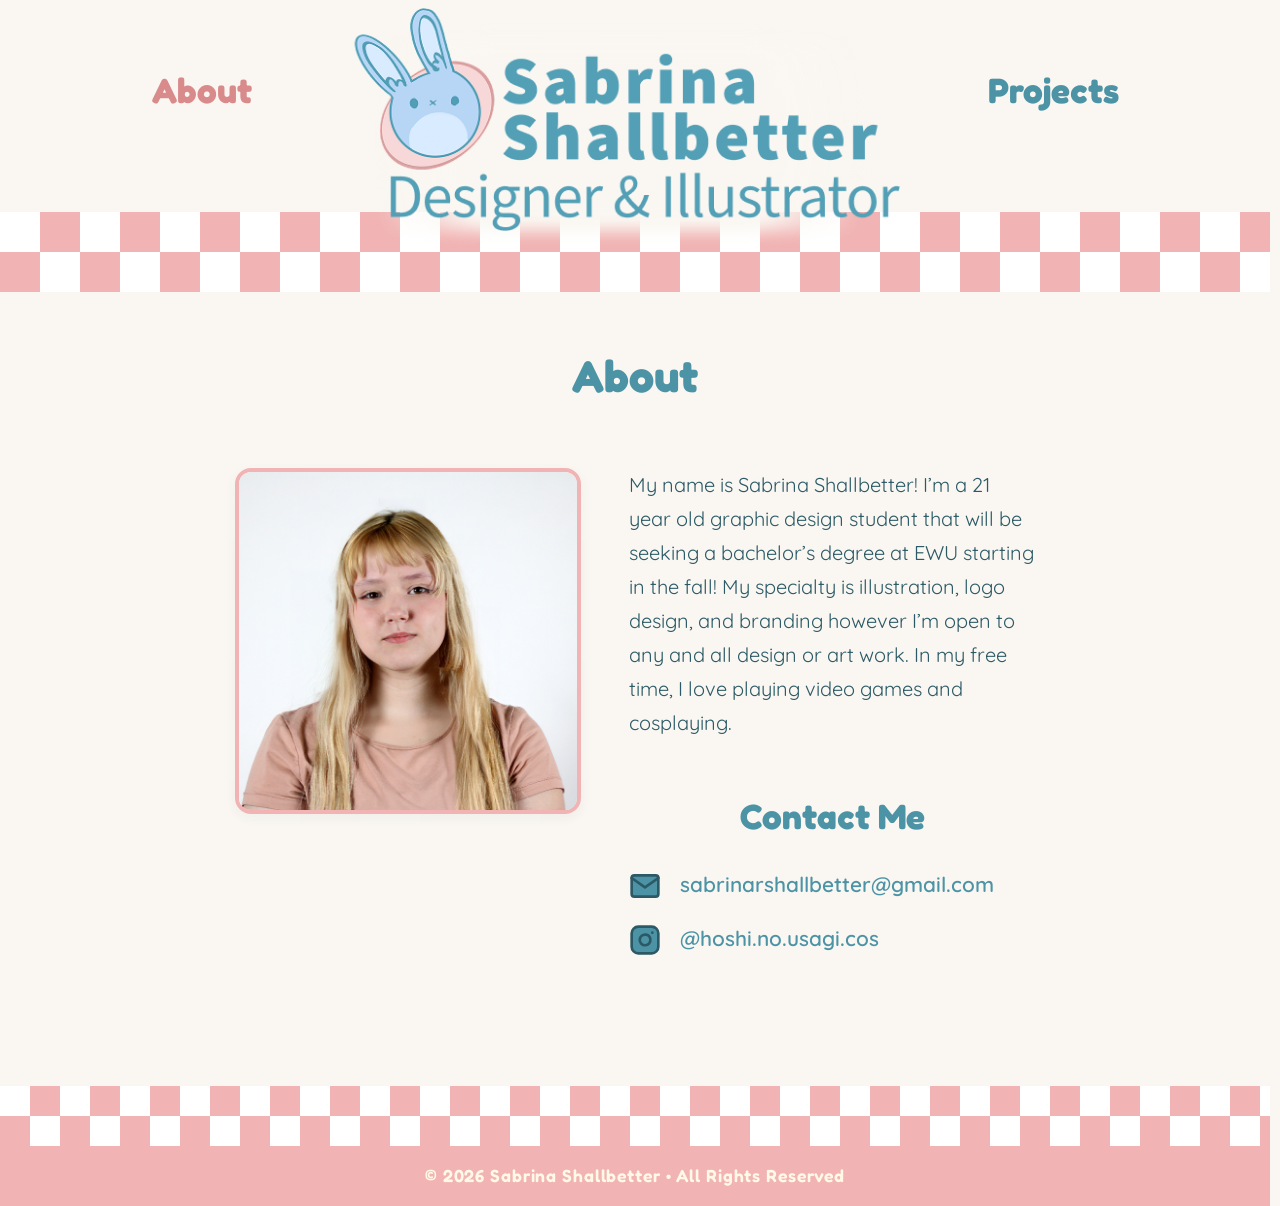
==== about.html @ 9670eb9a "feat: complete custom portfolio website with interactive projects, animations, and responsive layout" ====
<!DOCTYPE html>
<html lang="en">

<head>
  <meta charset="UTF-8">
  <meta name="viewport" content="width=device-width, initial-scale=1.0">
  <meta name="description" content="Learn more about Sabrina Shallbetter, a Graphic Designer & Illustrator specializing in illustration, logo design, and branding.">
  
  <meta name="theme-color" content="#FAF7F2">
  <meta name="apple-mobile-web-app-status-bar-style" content="default">
  
  <meta property="og:title" content="About | Sabrina Shallbetter">
  <meta property="og:description" content="Learn more about Sabrina Shallbetter, a Graphic Designer & Illustrator specializing in illustration, logo design, and branding.">
  <meta property="og:type" content="profile">
  <meta property="og:url" content="https://sabrinashallbetter.com/about.html">
  <meta property="og:image" content="https://sabrinashallbetter.com/Photos/BunnyLogo.png">
  <meta property="og:image:alt" content="Sabrina Shallbetter Bunny Logo">
  
  <meta name="twitter:card" content="summary">
  <meta name="twitter:title" content="About | Sabrina Shallbetter">
  <meta name="twitter:description" content="Learn more about Sabrina Shallbetter, a Graphic Designer & Illustrator specializing in illustration, logo design, and branding.">
  <meta name="twitter:image" content="https://sabrinashallbetter.com/Photos/BunnyLogo.png">

  <title>About | Sabrina Shallbetter</title>

  <link rel="stylesheet" href="index.css">
</head>

<body>

  <header>
    <nav class="header-main-row" aria-label="Main Navigation">
      <a href="about.html" class="nav-link active" id="nav-about-link">About</a>

      <a href="index.html" class="logo-link" id="header-logo-link" aria-label="Sabrina Shallbetter Home">
        <img src="Photos/Logo.png" alt="Sabrina Shallbetter - Designer & Illustrator Logo" class="logo-img"
          id="header-logo-img">
      </a>

      <a href="index.html" class="nav-link inactive" id="nav-projects-link">Projects</a>
    </nav>

    <div class="checkered-ribbon" id="header-ribbon" role="presentation"></div>
  </header>

  <main>
    <article class="project-detail-container" id="about-article">
      <h1 class="page-title" id="about-title">About</h1>

      <div class="about-container" id="about-info-grid">

        <div class="about-photo-wrapper" id="about-img-container">
          <img src="Photos/Mask group.png" alt="Sabrina Shallbetter Portrait" class="about-photo">
        </div>

        <div class="about-details" id="about-bio-container">
          <p class="about-bio">
            My name is Sabrina Shallbetter! I’m a 21 year old graphic design student that will be seeking a bachelor’s
            degree at EWU starting in the fall! My specialty is illustration, logo design, and branding however I’m open
            to any and all design or art work. In my free time, I love playing video games and cosplaying.
          </p>

          <h2 class="section-title" id="contact-heading">Contact Me</h2>

          <ul class="contact-list" aria-labelledby="contact-heading">
            <li class="contact-item">
              <svg class="contact-icon" viewBox="0 0 24 24" fill="none" stroke="currentColor" stroke-width="2"
                stroke-linecap="round" stroke-linejoin="round" aria-hidden="true">
                <path d="M4 4h16c1.1 0 2 .9 2 2v12c0 1.1-.9 2-2 2H4c-1.1 0-2-.9-2-2V6c0-1.1.9-2 2-2z" />
                <polyline points="22,6 12,13 2,6" />
              </svg>
              <a href="mailto:sabrinarshallbetter@gmail.com" class="contact-link"
                id="email-contact-link">sabrinarshallbetter@gmail.com</a>
            </li>

            <li class="contact-item">
              <svg class="contact-icon" viewBox="0 0 24 24" fill="none" stroke="currentColor" stroke-width="2"
                stroke-linecap="round" stroke-linejoin="round" aria-hidden="true">
                <rect x="2" y="2" width="20" height="20" rx="5" ry="5" />
                <path d="M16 11.37A4 4 0 1 1 12.63 8 4 4 0 0 1 16 11.37z" />
                <line x1="17.5" y1="6.5" x2="17.51" y2="6.5" />
              </svg>
              <a href="https://instagram.com/hoshi.no.usagi.cos" target="_blank" rel="noopener noreferrer"
                class="contact-link" id="instagram-contact-link">@hoshi.no.usagi.cos</a>
            </li>
          </ul>
        </div>

      </div>
    </article>
  </main>

  <footer id="footer-decor">
    <div class="checkered-ribbon footer-ribbon" role="presentation"></div>
    <div class="footer-bottom-line">
      <p>&copy; 2026 Sabrina Shallbetter &bull; All Rights Reserved</p>
    </div>
  </footer>

  <script src="lightbox.js"></script>

</body>

</html>
---- index.css ----
@import url('https://fonts.googleapis.com/css2?family=Fredoka:wght@300..700&family=Quicksand:wght@300..700&display=swap');

:root {
  --bg-color: #FAF7F2;
  --light-cream: #fff9e6;
  --card-bg: #FFFFFF;
  --teal-primary: #4c93a6;
  --teal-dark: #2b5a66;
  --pink-primary: #f1b3b3;
  --pink-accent: #d98b8b;
  --shadow-sm: 0 4px 12px rgba(43, 90, 102, 0.05);
  --shadow-md: 0 12px 24px rgba(43, 90, 102, 0.08);
  --shadow-lg: 0 20px 40px rgba(43, 90, 102, 0.15);
  --border-radius: 16px;
  --transition-smooth: all 0.3s cubic-bezier(0.4, 0, 0.2, 1);
  --max-width: 1200px;
}

/* Reset and Base Styles */
* {
  box-sizing: border-box;
  margin: 0;
  padding: 0;
}

html {
  scrollbar-gutter: stable;
  scrollbar-color: var(--pink-primary) var(--bg-color);
  scrollbar-width: thin;
}

/* Custom Scrollbar Styling */
::-webkit-scrollbar {
  width: 14px;
}

::-webkit-scrollbar-track {
  background: var(--bg-color);
}

::-webkit-scrollbar-thumb {
  background-color: var(--pink-primary);
  border-radius: 20px;
  border: 4px solid var(--bg-color);
}

::-webkit-scrollbar-thumb:hover {
  background-color: var(--pink-accent);
}

body {
  background-color: var(--bg-color);
  color: var(--teal-dark);
  font-family: 'Quicksand', sans-serif;
  font-size: 1.1rem;
  line-height: 1.6;
  min-height: 100vh;
  display: flex;
  flex-direction: column;
  overflow-x: hidden;
  -webkit-font-smoothing: antialiased;
}

/* Header Styles */
header {
  width: 100%;
  display: flex;
  flex-direction: column;
  align-items: center;
  padding-top: 0.5rem;
  position: relative;
}

.logo-link {
  display: inline-block;
  transition: var(--transition-smooth);
  text-decoration: none;
  animation: logo-breathe 6s ease-in-out infinite;
  position: relative;
}

.logo-link::before {
  content: '';
  position: absolute;
  top: 15%;
  left: 8%;
  right: 8%;
  bottom: 0;
  background: radial-gradient(circle, var(--bg-color) 65%, transparent 100%);
  z-index: -1;
  filter: blur(8px);
  pointer-events: none;
}

.logo-link:hover {
  transform: scale(1.03) translateY(-2px);
}

.logo-img {
  max-width: 560px;
  width: 50vw;
  height: auto;
  display: block;
}

/* Checkered Ribbon */
.checkered-ribbon {
  width: 100%;
  height: 80px;
  background-image: conic-gradient(var(--pink-primary) 25%, #ffffff 0 50%, var(--pink-primary) 0 75%, #ffffff 0);
  background-repeat: repeat-x;
  background-size: 80px 80px;
  margin: 1rem 0 1rem 0;
  animation: scroll-ribbon 10s linear infinite;
}

/* Navigation */
.header-main-row {
  display: flex;
  align-items: flex-start;
  justify-content: center;
  gap: 5rem;
  width: 100%;
  max-width: var(--max-width);
  padding: 0 2rem;
  position: relative;
  z-index: 10;
  margin-top: 0;
  margin-bottom: -35px;
}

.nav-link {
  font-family: 'Fredoka', sans-serif;
  font-weight: 700;
  font-size: 2.2rem;
  text-decoration: none;
  transition: var(--transition-smooth);
  padding: 0.2rem 0.5rem;
  margin-top: 3.2rem;
}

/* Nav colors based on page state */
.nav-link.active {
  color: var(--pink-accent);
}

.nav-link.inactive {
  color: var(--teal-primary);
}

.nav-link:hover {
  color: var(--pink-accent);
  transform: translateY(-2px);
}

/* Main Content Container */
main {
  flex: 1;
  width: 100%;
  max-width: var(--max-width);
  margin: 0 auto;
  padding: 2rem 1.5rem;
  animation: fadeIn 0.6s ease-out;
}

/* Key Headings */
h1.page-title {
  font-family: 'Fredoka', sans-serif;
  font-size: 2.8rem;
  color: var(--teal-primary);
  text-align: center;
  margin-bottom: 3.5rem;
  font-weight: 700;
}

h2.section-title {
  font-family: 'Fredoka', sans-serif;
  font-size: 2.2rem;
  color: var(--teal-primary);
  text-align: center;
  margin: 3rem 0 1.5rem 0;
  font-weight: 700;
}

h3.item-title {
  font-family: 'Fredoka', sans-serif;
  font-size: 1.6rem;
  color: var(--teal-primary);
  margin: 2rem 0 1rem 0;
  text-align: center;
  font-weight: 600;
}

/* Gallery Grid (Home Page) */
.project-grid {
  display: grid;
  grid-template-columns: repeat(auto-fit, minmax(350px, 1fr));
  gap: 2.5rem;
  margin-top: 1rem;
}

.project-card-wrapper {
  opacity: 0;
  will-change: transform, opacity;
}

.project-card-wrapper:nth-child(1) {
  --card-rotation: -2.5deg;
  animation: fadeInUp 0.8s cubic-bezier(0.25, 1, 0.5, 1) 0.1s forwards, card-float-sway-left 5.2s ease-in-out infinite 0.9s;
}

.project-card-wrapper:nth-child(2) {
  --card-rotation: 0deg;
  animation: fadeInUp 0.8s cubic-bezier(0.25, 1, 0.5, 1) 0.25s forwards, card-float-sway-right 6.8s ease-in-out infinite 2.5s;
}

.project-card-wrapper:nth-child(3) {
  --card-rotation: 2.5deg;
  animation: fadeInUp 0.8s cubic-bezier(0.25, 1, 0.5, 1) 0.4s forwards, card-float-sway-left 4.5s ease-in-out infinite 4.0s;
}

.project-card {
  background-color: var(--card-bg);
  border: none;
  border-radius: var(--border-radius);
  padding: 0;
  display: flex;
  flex-direction: column;
  align-items: center;
  text-decoration: none;
  box-shadow: var(--shadow-sm);
  transition: transform 0.5s cubic-bezier(0.34, 1.56, 0.64, 1), box-shadow 0.3s ease;
  cursor: pointer;
  overflow: hidden;
  position: relative;
  aspect-ratio: 3 / 4;
  will-change: transform;
  clip-path: inset(0 round var(--border-radius));
  transform: rotate(var(--card-rotation, 0deg));
}

.project-card:hover {
  transform: translateY(-12px) scale(1.04) rotate(0deg);
  box-shadow: var(--shadow-lg);
}

.project-card-image-wrapper {
  width: 100%;
  height: 100%;
  background-color: #FFFFFF;
  display: flex;
  align-items: center;
  justify-content: center;
  overflow: hidden;
  transition: var(--transition-smooth);
}

.project-card-img {
  width: 100%;
  height: 100%;
  object-fit: cover;
}

.project-card-title {
  position: absolute;
  bottom: 0;
  left: 0;
  width: 100%;
  background: rgba(217, 139, 139, 0.88);
  backdrop-filter: blur(8px);
  color: #FFFFFF;
  margin: 0;
  padding: 1.2rem;
  font-family: 'Fredoka', sans-serif;
  font-size: 1.4rem;
  font-weight: 700;
  text-align: center;
  transform: translateY(100%);
  opacity: 0;
  transition: transform 0.3s cubic-bezier(0.4, 0, 0.2, 1), opacity 0.3s cubic-bezier(0.4, 0, 0.2, 1);
  border-bottom-left-radius: var(--border-radius);
  border-bottom-right-radius: var(--border-radius);
}

.project-card:hover .project-card-title {
  transform: translateY(0);
  opacity: 1;
}

/* Detail Pages Layout */
.project-detail-container {
  max-width: 800px;
  margin: 0 auto;
}

.hero-image-wrapper {
  background-color: #FFFFFF;
  border-radius: var(--border-radius);
  padding: 2.5rem;
  box-shadow: var(--shadow-sm);
  display: flex;
  align-items: center;
  justify-content: center;
  margin-bottom: 3rem;
  border: 4px solid var(--pink-primary);
}

.hero-img {
  max-width: 100%;
  height: auto;
  border-radius: 8px;
  cursor: zoom-in;
  transition: var(--transition-smooth);
  animation: gentle-float 6s ease-in-out infinite;
}

.hero-img:hover {
  transform: scale(1.025);
}

.concept-overview-content {
  margin-bottom: 4rem;
  width: 100%;
  text-align: center;
}

.concept-overview-content p {
  margin-bottom: 1.5rem;
  font-size: 1.2rem;
  color: var(--teal-dark);
  text-align: center;
  max-width: 720px;
  margin-left: auto;
  margin-right: auto;
}

/* Process Gallery (Vertical/Grid flow) */
.process-grid {
  display: flex;
  flex-direction: column;
  gap: 3.5rem;
  margin-top: 2rem;
}

.process-item {
  background-color: var(--card-bg);
  border-radius: var(--border-radius);
  padding: 2.5rem;
  box-shadow: var(--shadow-sm);
  display: flex;
  flex-direction: column;
  align-items: center;
  transition: var(--transition-smooth);
  border: 2px solid transparent;
}

.process-item:hover {
  box-shadow: var(--shadow-md);
  border-color: var(--pink-primary);
}

.process-image-wrapper {
  margin-top: 1.5rem;
  width: 100%;
  display: flex;
  justify-content: center;
  background-color: #FFFFFF;
  border-radius: 8px;
}

.process-img {
  max-width: 100%;
  max-height: 550px;
  object-fit: contain;
  border-radius: 8px;
  cursor: zoom-in;
  transition: var(--transition-smooth);
}

.process-img:hover {
  transform: scale(1.015);
}

/* About Page Layout */
.about-container {
  display: flex;
  gap: 3rem;
  align-items: flex-start;
  margin-top: 1rem;
}

.about-photo-wrapper {
  flex: 1;
  max-width: 380px;
  border-radius: var(--border-radius);
  overflow: hidden;
  box-shadow: var(--shadow-sm);
  border: 4px solid var(--pink-primary);
}

.about-photo {
  width: 100%;
  height: auto;
  display: block;
}

.about-details {
  flex: 1.2;
}

.about-bio {
  font-size: 1.25rem;
  line-height: 1.7;
  color: var(--teal-dark);
  margin-bottom: 2.5rem;
}

.contact-list {
  list-style: none;
  display: flex;
  flex-direction: column;
  gap: 1.2rem;
}

.contact-item {
  display: flex;
  align-items: center;
  gap: 1.2rem;
  font-size: 1.3rem;
  font-weight: 600;
}

.contact-link {
  color: var(--teal-primary);
  text-decoration: none;
  transition: var(--transition-smooth);
  border-bottom: 2px solid transparent;
}

.contact-link:hover {
  color: var(--pink-accent);
  border-bottom-color: var(--pink-accent);
}

.contact-icon {
  width: 32px;
  height: 32px;
  fill: var(--teal-primary);
  transition: var(--transition-smooth);
  flex-shrink: 0;
}

.contact-item:hover .contact-icon {
  fill: var(--pink-accent);
  transform: scale(1.1);
}

/* Lightbox Modal */
.lightbox {
  position: fixed;
  z-index: 1000;
  top: 0;
  left: 0;
  width: 100%;
  height: 100%;
  background-color: rgba(18, 14, 14, 0.97);
  backdrop-filter: blur(12px);
  display: flex;
  align-items: center;
  justify-content: center;
  opacity: 0;
  pointer-events: none;
  transition: opacity 0.3s ease;
}

.lightbox.active {
  opacity: 1;
  pointer-events: auto;
}

.lightbox-wrapper {
  display: flex;
  flex-direction: column;
  align-items: center;
  justify-content: center;
  max-width: 90%;
  max-height: 90%;
  position: relative;
}

.lightbox-content {
  max-width: 100%;
  max-height: 82vh;
  object-fit: contain;
  border-radius: 12px;
  box-shadow: 0 24px 60px rgba(0, 0, 0, 0.5);
  transform: scale(0.95);
  transition: transform 0.3s cubic-bezier(0.34, 1.56, 0.64, 1);
  cursor: zoom-out;
}

.lightbox.active .lightbox-content {
  transform: scale(1);
}

.lightbox-close {
  position: absolute;
  top: 25px;
  right: 35px;
  color: #FFFFFF;
  font-family: 'Fredoka', sans-serif;
  font-size: 3.5rem;
  font-weight: 500;
  cursor: pointer;
  user-select: none;
  transition: transform 0.2s ease, color 0.2s ease;
  line-height: 1;
  z-index: 1010;
}

.lightbox-close:hover {
  color: var(--pink-primary);
  transform: rotate(90deg) scale(1.1);
}

.lightbox-arrow {
  position: absolute;
  top: 50%;
  transform: translateY(-50%);
  background: none;
  border: none;
  color: #FFFFFF;
  font-family: 'Fredoka', sans-serif;
  font-size: 4.5rem;
  font-weight: 600;
  cursor: pointer;
  padding: 1.5rem;
  z-index: 1010;
  transition: transform 0.2s ease, color 0.2s ease;
  user-select: none;
}

.lightbox-arrow:hover {
  color: var(--pink-primary);
  transform: translateY(-50%) scale(1.15);
}

.lightbox-arrow:active {
  transform: translateY(-50%) scale(0.95);
}

.lightbox-arrow.prev {
  left: 2rem;
}

.lightbox-arrow.next {
  right: 2rem;
}

.lightbox-caption {
  margin-top: 1.5rem;
  color: #FAF7F2;
  font-family: 'Fredoka', sans-serif;
  font-size: 1.2rem;
  text-align: center;
  font-weight: 500;
  letter-spacing: 0.02em;
  opacity: 0.9;
}

/* Footer block */
footer {
  width: 100%;
  margin-top: 6rem;
  flex-shrink: 0;
  display: flex;
  flex-direction: column;
}

.footer-ribbon {
  height: 60px;
  background-size: 60px 60px;
  margin: 0;
  animation: scroll-ribbon-reverse 15s linear infinite;
}

.footer-bottom-line {
  background-color: var(--pink-primary);
  padding: 1rem 1.5rem;
  text-align: center;
  width: 100%;
  display: flex;
  justify-content: center;
  align-items: center;
}

.footer-bottom-line p {
  font-family: 'Fredoka', sans-serif;
  font-weight: 600;
  font-size: 1.1rem;
  color: var(--light-cream);
  margin: 0;
  letter-spacing: 0.05em;
}

/* Animations */
@keyframes fadeIn {
  from {
    opacity: 0;
    transform: translateY(15px);
  }

  to {
    opacity: 1;
    transform: translateY(0);
  }
}

@keyframes fadeInUp {
  from {
    opacity: 0;
    transform: translateY(30px);
  }

  to {
    opacity: 1;
    transform: translateY(0);
  }
}

@keyframes card-float-sway-left {
  0% {
    transform: translateY(0) rotate(0deg);
  }
  50% {
    transform: translateY(-8px) rotate(-0.8deg);
  }
  100% {
    transform: translateY(0) rotate(0deg);
  }
}

@keyframes card-float-sway-right {
  0% {
    transform: translateY(0) rotate(0deg);
  }
  50% {
    transform: translateY(-8px) rotate(0.8deg);
  }
  100% {
    transform: translateY(0) rotate(0deg);
  }
}

@keyframes logo-breathe {
  0% {
    transform: translateY(0);
  }

  50% {
    transform: translateY(-5px);
  }

  100% {
    transform: translateY(0);
  }
}

@keyframes scroll-ribbon {
  from {
    background-position-x: 0;
  }

  to {
    background-position-x: 80px;
  }
}

@keyframes scroll-ribbon-reverse {
  from {
    background-position-x: 0;
  }

  to {
    background-position-x: -40px;
  }
}

@keyframes gentle-float {
  0% {
    transform: translateY(0) rotate(0deg);
  }

  50% {
    transform: translateY(-8px) rotate(1.2deg);
  }

  100% {
    transform: translateY(0) rotate(0deg);
  }
}

/* Responsive Rules */
@media (max-width: 768px) {
  body {
    font-size: 1rem;
  }

  .nav-link {
    font-size: 1.8rem;
  }

  .header-main-row {
    gap: 1.5rem;
    margin-bottom: -25px;
    align-items: center;
  }

  .nav-link {
    font-size: 1.4rem;
    margin-top: 0;
  }

  .logo-img {
    max-width: 280px;
    width: 60vw;
  }

  h1.page-title {
    font-size: 2.2rem;
    margin-bottom: 2.5rem;
  }

  h2.section-title {
    font-size: 1.8rem;
  }

  .about-container {
    flex-direction: column;
    align-items: center;
    gap: 2rem;
  }

  .about-photo-wrapper {
    max-width: 320px;
  }

  .about-bio {
    font-size: 1.15rem;
    text-align: center;
  }

  .contact-list {
    align-items: center;
  }

  .hero-image-wrapper {
    padding: 1.5rem;
  }

  .process-item {
    padding: 1.5rem;
  }

  .lightbox-close {
    top: 20px;
    right: 25px;
    font-size: 2.8rem;
  }

  .lightbox-arrow {
    font-size: 3rem;
    padding: 0.8rem;
  }

  .lightbox-arrow.prev {
    left: 0.5rem;
  }

  .lightbox-arrow.next {
    right: 0.5rem;
  }
}
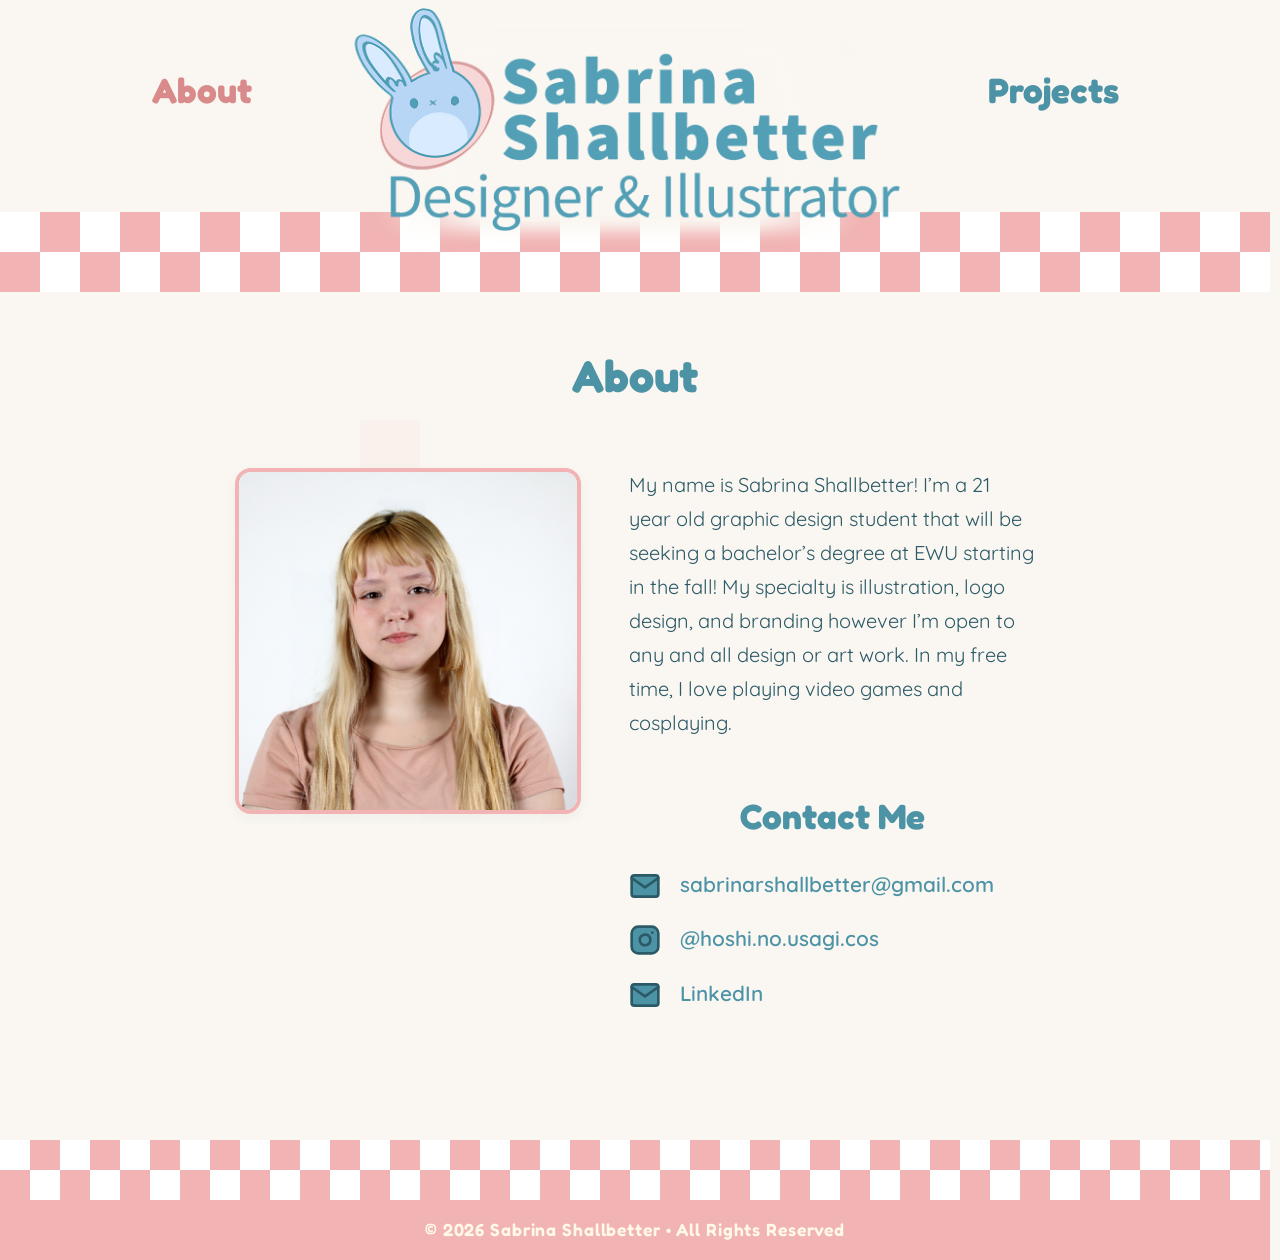
==== commit 8723a677: "Update about.html" ====
--- a/about.html
+++ b/about.html
@@ -83,6 +83,15 @@
               <a href="https://instagram.com/hoshi.no.usagi.cos" target="_blank" rel="noopener noreferrer"
                 class="contact-link" id="instagram-contact-link">@hoshi.no.usagi.cos</a>
             </li>
+            <li class="contact-item">
+              <svg class="contact-icon" viewBox="0 0 24 24" fill="none" stroke="currentColor" stroke-width="2"
+                stroke-linecap="round" stroke-linejoin="round" aria-hidden="true">
+                <path d="M4 4h16c1.1 0 2 .9 2 2v12c0 1.1-.9 2-2 2H4c-1.1 0-2-.9-2-2V6c0-1.1.9-2 2-2z" />
+                <polyline points="22,6 12,13 2,6" />
+              </svg>
+              <a href="https://www.linkedin.com/in/sabrinashallbetter015/" class="contact-link"
+                id="linkedin-contact-link">LinkedIn</a>
+            </li>
           </ul>
         </div>
 
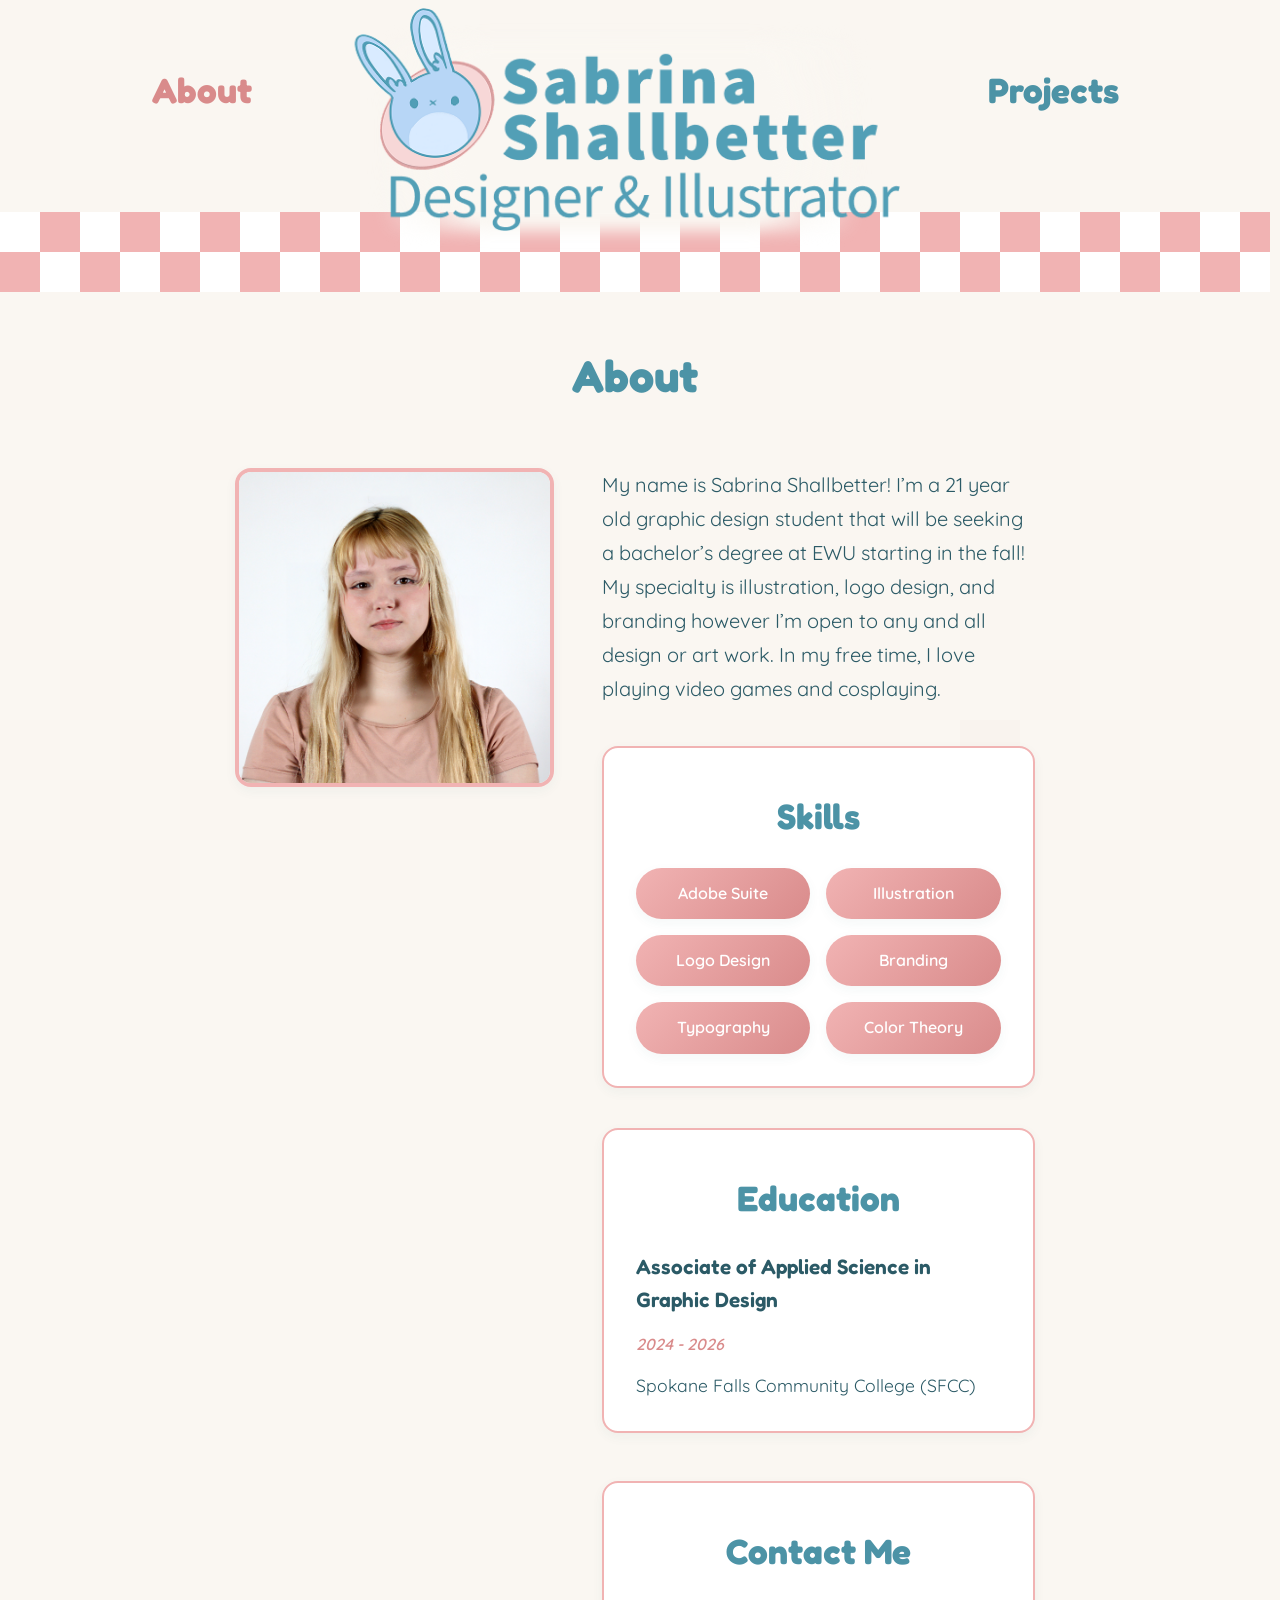
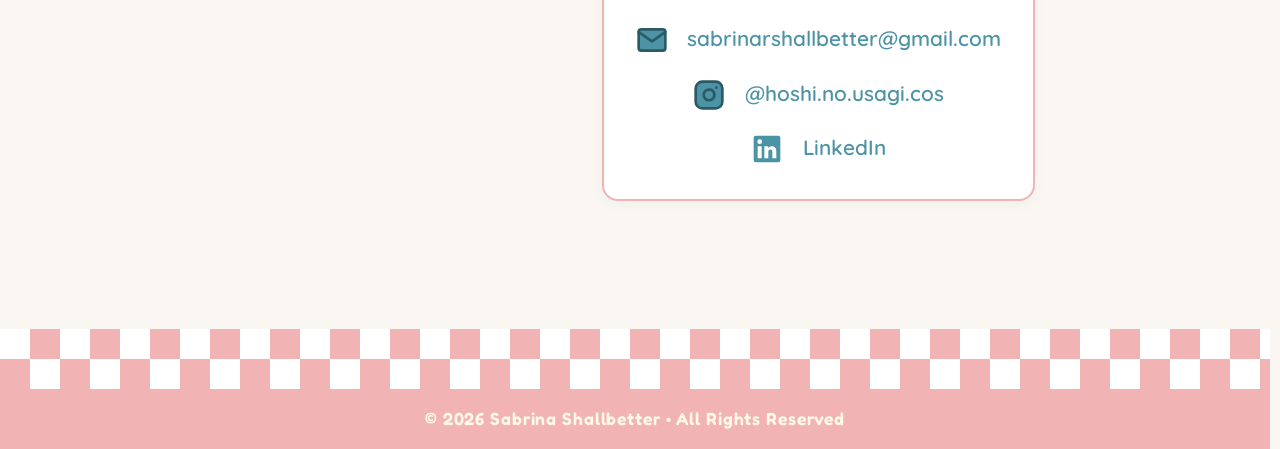
==== commit e87d0551: "Resume" ====
--- a/about.html
+++ b/about.html
@@ -60,9 +60,47 @@
             to any and all design or art work. In my free time, I love playing video games and cosplaying.
           </p>
 
-          <h2 class="section-title" id="contact-heading">Contact Me</h2>
+          <!-- Resume Section (insert between about bio and Contact Me heading) -->
 
-          <ul class="contact-list" aria-labelledby="contact-heading">
+
+<div class="resume-container">
+  <!-- Experience Section -->
+   
+  <div class="resume-section">
+
+    
+
+  <!-- Skills Section -->
+<h2 class="section-title skills-title">Skills</h2>
+    
+    <div class="skills-grid">
+       <div class="skill-tag">Adobe Suite</div>
+      <div class="skill-tag">Illustration</div>
+      <div class="skill-tag">Logo Design</div>
+      <div class="skill-tag">Branding</div>
+      <div class="skill-tag">Typography</div>
+      <div class="skill-tag">Color Theory</div>
+      
+    </div>
+  </div>
+
+  <!-- Education Section -->
+  <div class="resume-section">
+<h2 class="section-title">Education</h2>
+     <div class="resume-item">
+      <div class="resume-item-header">
+        <h4 class="resume-item-title">Associate of Applied Science in Graphic Design</h4>
+        <span class="date resume-date">2024 - 2026</span>
+      </div>
+      <p class="resume-item-description">Spokane Falls Community College (SFCC)</p>
+    </div>
+  </div>
+</div>
+   
+          
+
+          <ul class="contact-list resume-section" aria-labelledby="contact-heading">
+            <h2 class="section-title" id="contact-heading">Contact Me</h2>
             <li class="contact-item">
               <svg class="contact-icon" viewBox="0 0 24 24" fill="none" stroke="currentColor" stroke-width="2"
                 stroke-linecap="round" stroke-linejoin="round" aria-hidden="true">
@@ -84,18 +122,16 @@
                 class="contact-link" id="instagram-contact-link">@hoshi.no.usagi.cos</a>
             </li>
             <li class="contact-item">
-              <svg class="contact-icon" viewBox="0 0 24 24" fill="none" stroke="currentColor" stroke-width="2"
-                stroke-linecap="round" stroke-linejoin="round" aria-hidden="true">
-                <path d="M4 4h16c1.1 0 2 .9 2 2v12c0 1.1-.9 2-2 2H4c-1.1 0-2-.9-2-2V6c0-1.1.9-2 2-2z" />
-                <polyline points="22,6 12,13 2,6" />
+              <svg class="contact-icon" viewBox="0 0 24 24" fill="currentColor" aria-hidden="true">
+                <path d="M20.5 2h-17A1.5 1.5 0 002 3.5v17A1.5 1.5 0 003.5 22h17a1.5 1.5 0 001.5-1.5v-17A1.5 1.5 0 0020.5 2zM8 19H5v-9h3zM6.5 8.25A1.75 1.75 0 118.3 6.5a1.78 1.78 0 01-1.8 1.75zM19 19h-3v-4.74c0-1.42-.6-1.93-1.38-1.93A1.74 1.74 0 0013 14.19a.66.66 0 000 .14V19h-3v-9h2.9v1.3a3.11 3.11 0 012.7-1.4c1.55 0 3.36.86 3.36 3.66z" />
               </svg>
               <a href="https://www.linkedin.com/in/sabrinashallbetter015/" class="contact-link"
                 id="linkedin-contact-link">LinkedIn</a>
             </li>
           </ul>
         </div>
+        </div>
 
-      </div>
     </article>
   </main>
 
--- a/index.css
+++ b/index.css
@@ -178,7 +178,7 @@
   font-size: 2.2rem;
   color: var(--teal-primary);
   text-align: center;
-  margin: 3rem 0 1.5rem 0;
+  margin: 0.5rem 0 1.5rem 0;
   font-weight: 700;
 }
 
@@ -189,6 +189,91 @@
   margin: 2rem 0 1rem 0;
   text-align: center;
   font-weight: 600;
+}
+/* Resume Section Styles */
+.resume-container {
+  display: flex;
+  flex-direction: column;
+  gap: 2.5rem;
+  margin-top: 2rem;
+  margin-bottom: 3rem;
+}
+
+.resume-section {
+  background-color: var(--card-bg);
+  border-radius: var(--border-radius);
+  padding: 2rem;
+  box-shadow: var(--shadow-sm);
+  border: 2px solid var(--pink-primary);
+
+}
+
+.resume-section-title {
+  font-family: 'Fredoka', sans-serif;
+  font-size: 1.8rem;
+  color: var(--teal-primary);
+  margin-bottom: 1.5rem;
+  font-weight: 700;
+  
+}
+
+.resume-item {
+  margin-bottom: 1.8rem;
+  
+}
+
+.resume-item:last-child {
+  margin-bottom: 0;
+}
+
+.resume-item-header {
+  display: flex;
+  gap: 1rem;
+  margin-bottom: 0.8rem;
+  flex-wrap: wrap;
+}
+
+.resume-item-title {
+  font-family: 'Fredoka', sans-serif;
+  font-size: 1.3rem;
+  color: var(--teal-dark);
+  font-weight: 600;
+  margin: 0;
+}
+
+
+.resume-date {
+  font-size: 1rem;
+  color: var(--pink-accent);
+  font-weight: 600;
+  font-style: italic;
+  flex-shrink: 0;
+  
+}
+
+.resume-item-description {
+  font-size: 1.1rem;
+  color: var(--teal-dark);
+  line-height: 1.6;
+  margin: 0;
+}
+
+.skills-grid {
+  display: grid;
+  grid-template-columns: repeat(auto-fit, minmax(140px, 1fr));
+  gap: 1rem;
+  align-items: start;
+}
+
+.skill-tag {
+  background: linear-gradient(135deg, var(--pink-primary) 0%, var(--pink-accent) 100%);
+  color: #FFFFFF;
+  padding: 0.8rem 1.2rem;
+  border-radius: 50px;
+  text-align: center;
+  font-weight: 600;
+  font-size: 1rem;
+  box-shadow: var(--shadow-sm);
 }
 
 /* Gallery Grid (Home Page) */
@@ -415,11 +500,17 @@
   margin-bottom: 2.5rem;
 }
 
+.skills-title {
+  margin-top: 10em;
+}
+
 .contact-list {
   list-style: none;
   display: flex;
   flex-direction: column;
   gap: 1.2rem;
+  justify-content: center;
+  align-items: center;
 }
 
 .contact-item {
@@ -731,8 +822,10 @@
     margin-bottom: 2.5rem;
   }
 
+
   h2.section-title {
     font-size: 1.8rem;
+
   }
 
   .about-container {
@@ -754,6 +847,44 @@
     align-items: center;
   }
 
+  .resume-container {
+    gap: 1.5rem;
+    margin-bottom: 2rem;
+  }
+
+  .resume-section {
+    padding: 1.5rem;
+  }
+
+  .resume-section-title {
+    font-size: 1.5rem;
+  }
+
+  .resume-item-title {
+    font-size: 1.15rem;
+  }
+
+  .resume-item-header {
+    flex-direction: column;
+  }
+
+  .resume-date {
+    font-size: 0.95rem;
+  }
+
+  .skills-grid {
+   display: flex;
+  flex-wrap: wrap;
+   align-items: center;
+  justify-content: center;
+   
+  }
+
+  .skill-tag {
+    padding: 0.7rem 1rem;
+    font-size: 0.95rem;
+  }
+
   .hero-image-wrapper {
     padding: 1.5rem;
   }
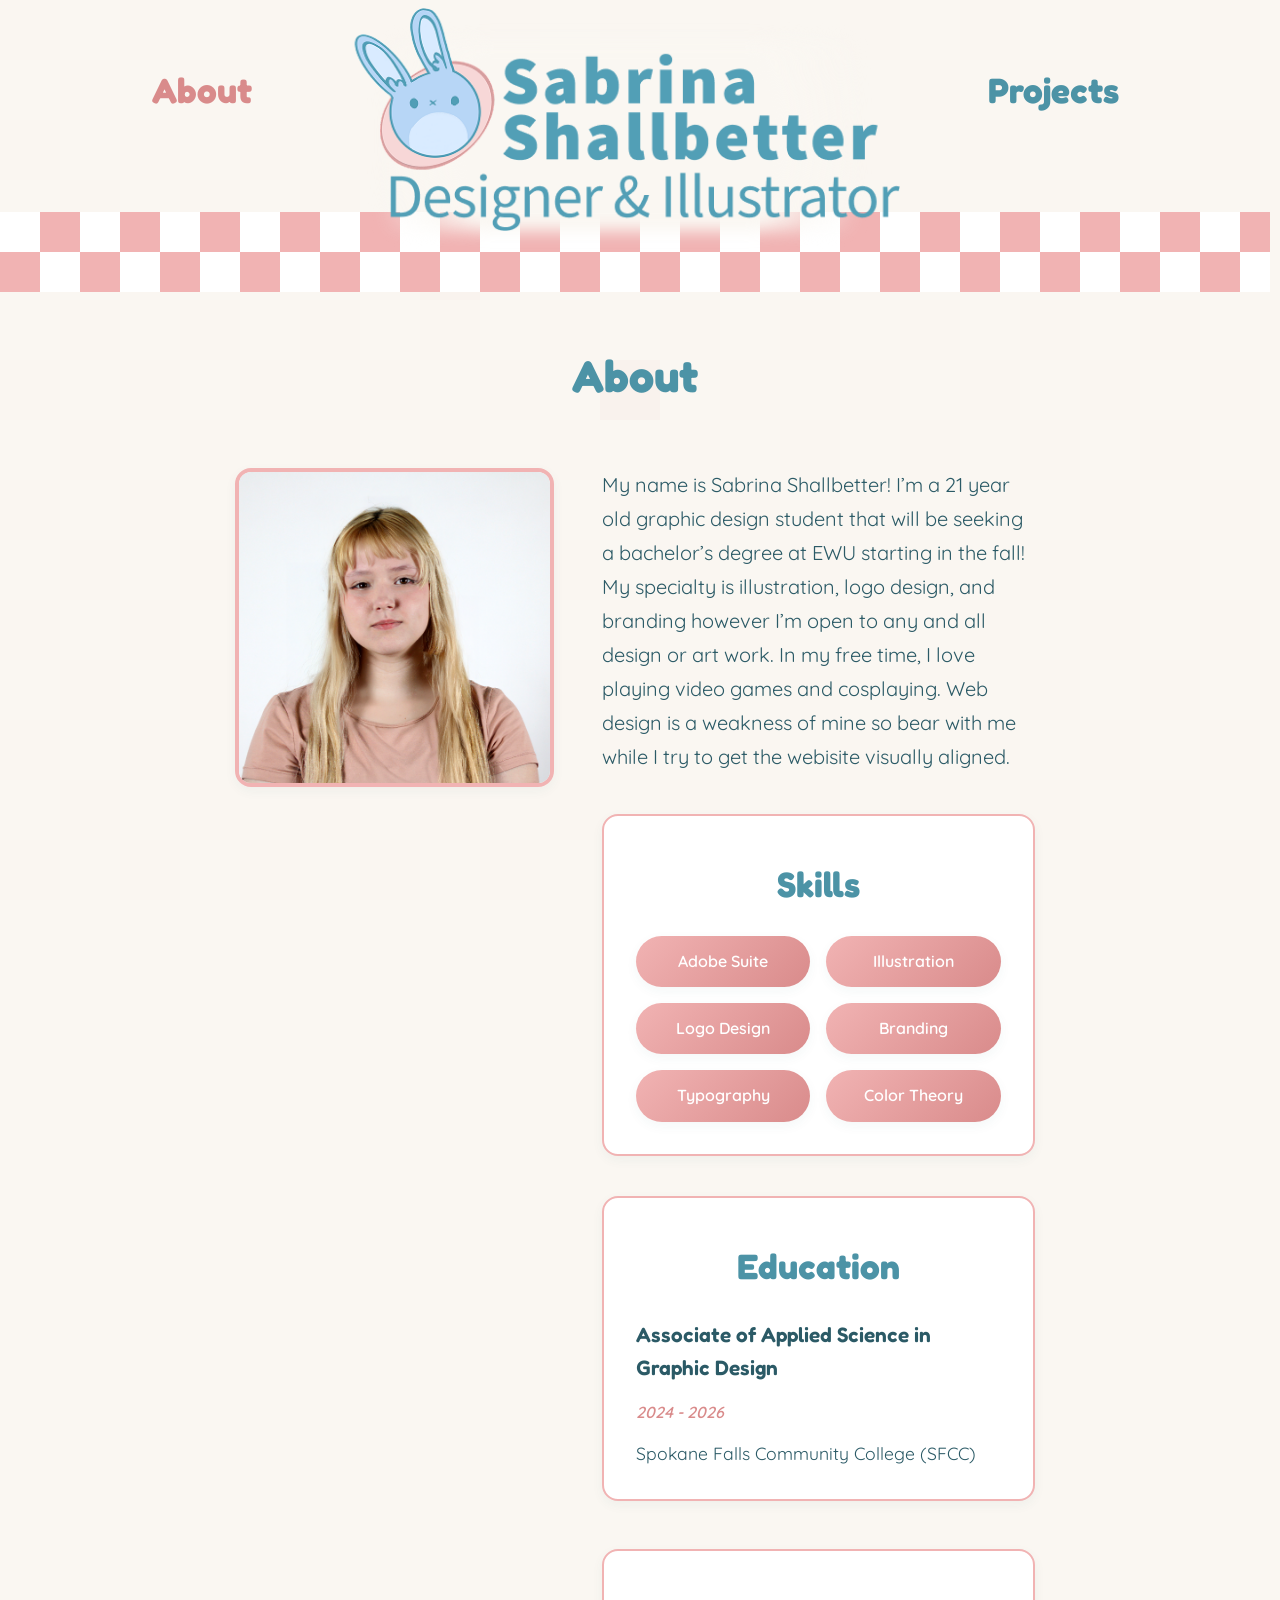
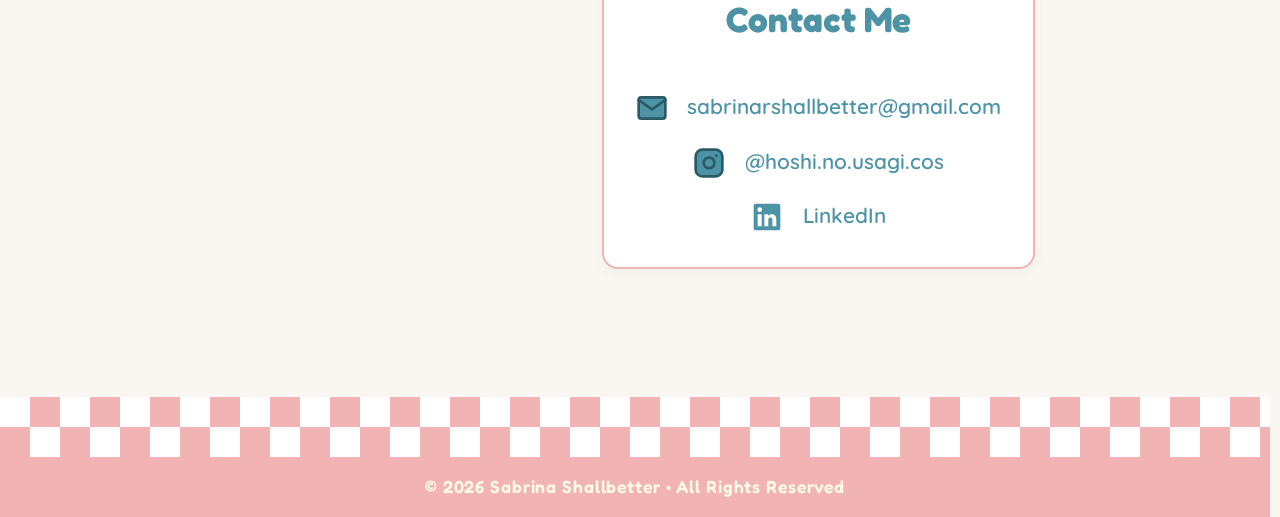
==== commit 3eaf6a0d: "Photos + 1 Project" ====
--- a/about.html
+++ b/about.html
@@ -57,7 +57,8 @@
           <p class="about-bio">
             My name is Sabrina Shallbetter! I’m a 21 year old graphic design student that will be seeking a bachelor’s
             degree at EWU starting in the fall! My specialty is illustration, logo design, and branding however I’m open
-            to any and all design or art work. In my free time, I love playing video games and cosplaying.
+            to any and all design or art work. In my free time, I love playing video games and cosplaying. Web design is a
+             weakness of mine so bear with me while I try to get the webisite visually aligned.
           </p>
 
           <!-- Resume Section (insert between about bio and Contact Me heading) -->
--- a/index.css
+++ b/index.css
@@ -304,6 +304,11 @@
   animation: fadeInUp 0.8s cubic-bezier(0.25, 1, 0.5, 1) 0.4s forwards, card-float-sway-left 4.5s ease-in-out infinite 4.0s;
 }
 
+.project-card-wrapper:nth-child(4) {
+  --card-rotation: 0deg;
+  animation: fadeInUp 0.8s cubic-bezier(0.25, 1, 0.5, 1) 0.55s forwards, card-float-sway-right 5.6s ease-in-out infinite 5.5s;
+}
+
 .project-card {
   background-color: var(--card-bg);
   border: none;
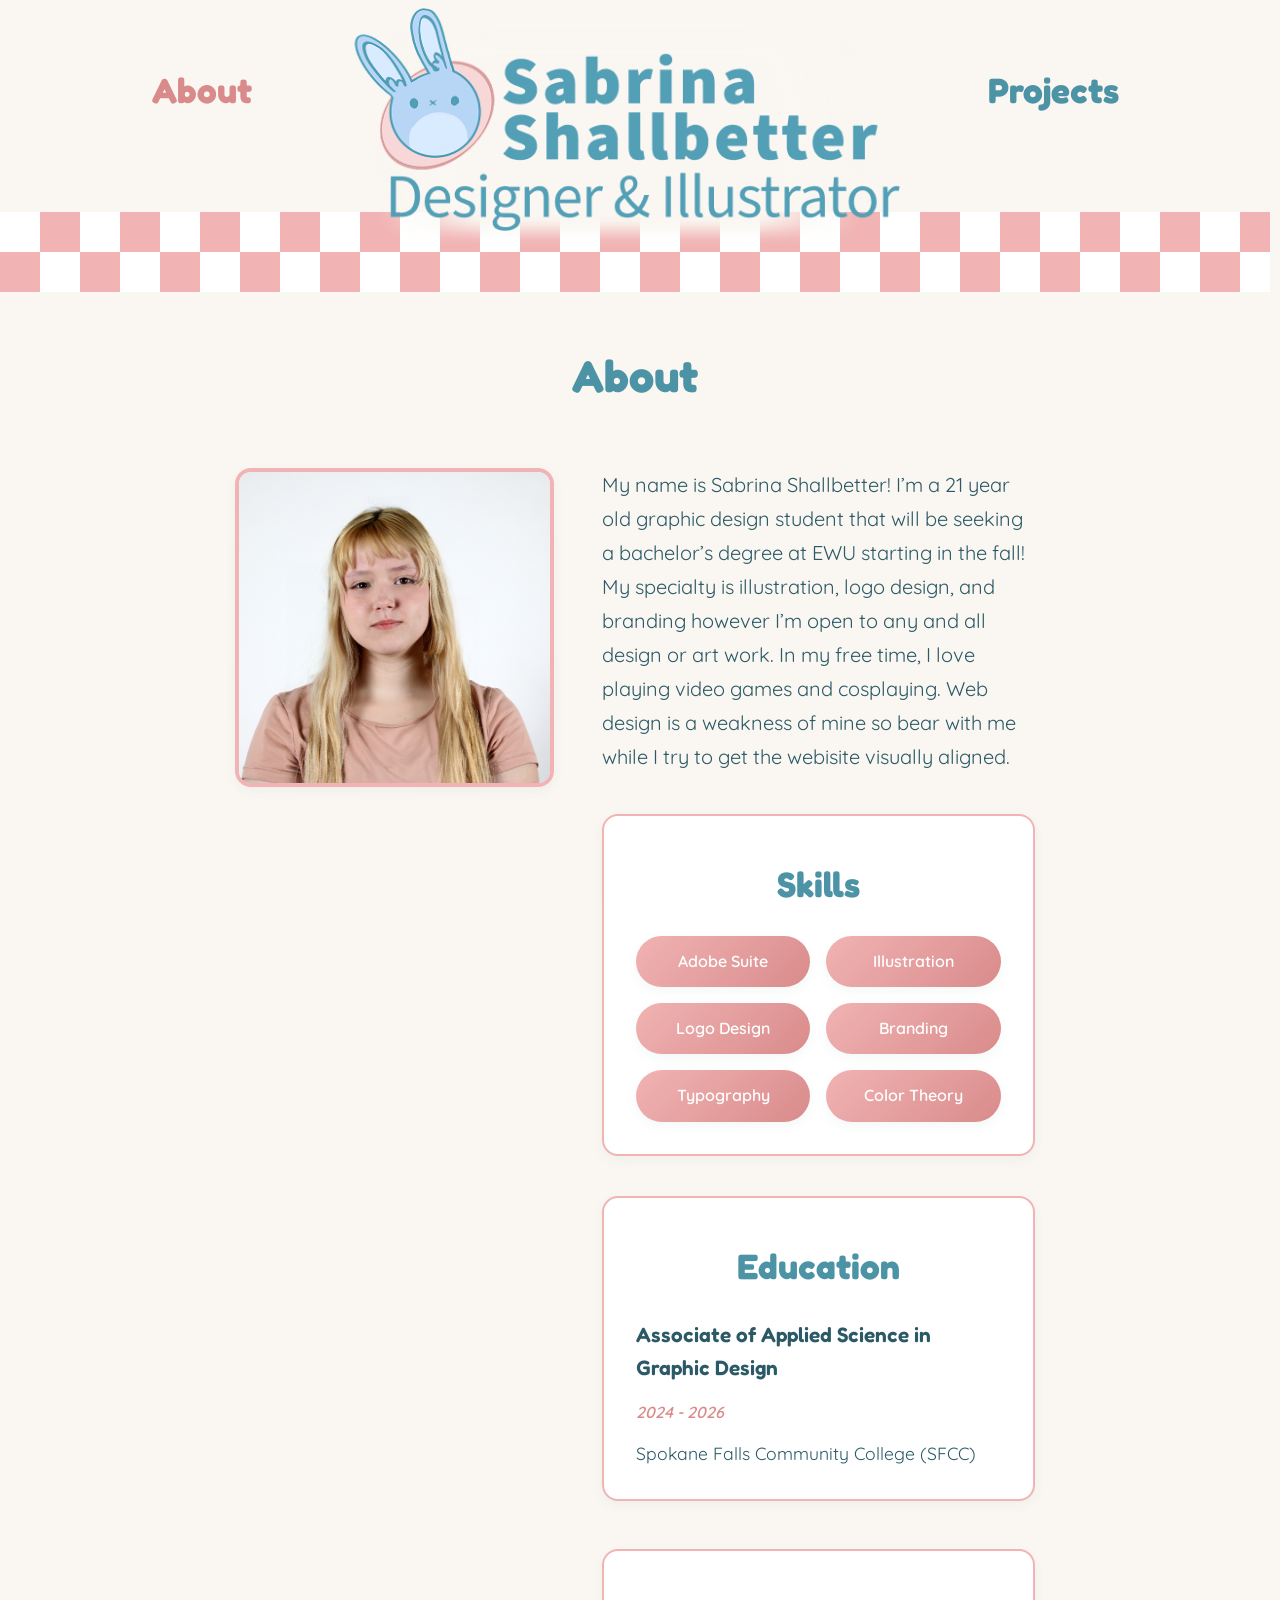
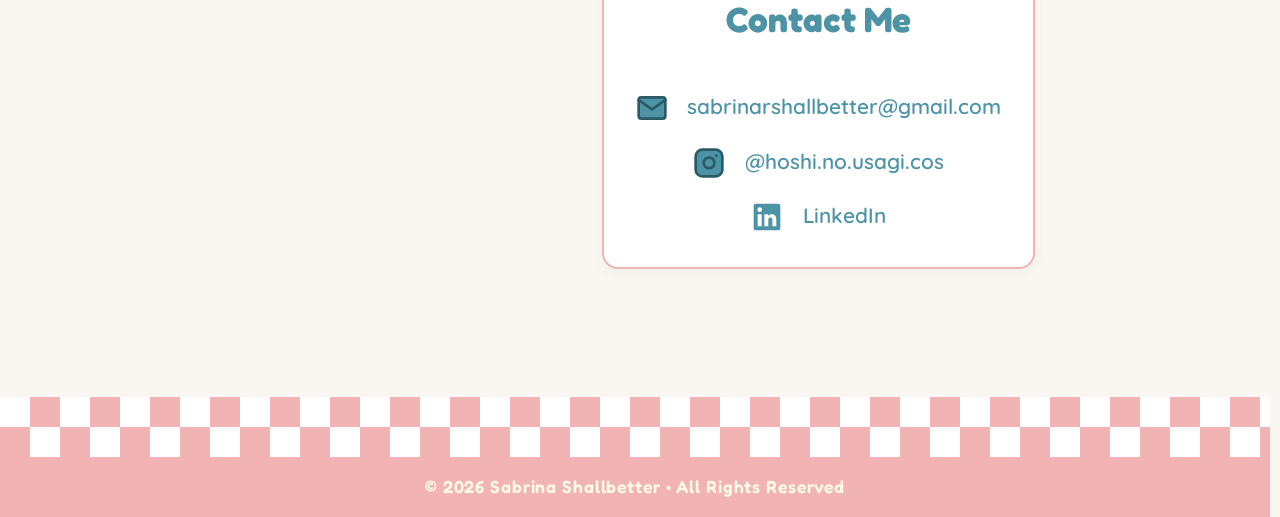
==== commit 8d82d7c0: "New Project" ====
--- a/about.html
+++ b/about.html
@@ -60,7 +60,6 @@
             to any and all design or art work. In my free time, I love playing video games and cosplaying. Web design is a
              weakness of mine so bear with me while I try to get the webisite visually aligned.
           </p>
-
           <!-- Resume Section (insert between about bio and Contact Me heading) -->
 
 
--- a/index.css
+++ b/index.css
@@ -161,6 +161,7 @@
   margin: 0 auto;
   padding: 2rem 1.5rem;
   animation: fadeIn 0.6s ease-out;
+  align-content: center;
 }
 
 /* Key Headings */
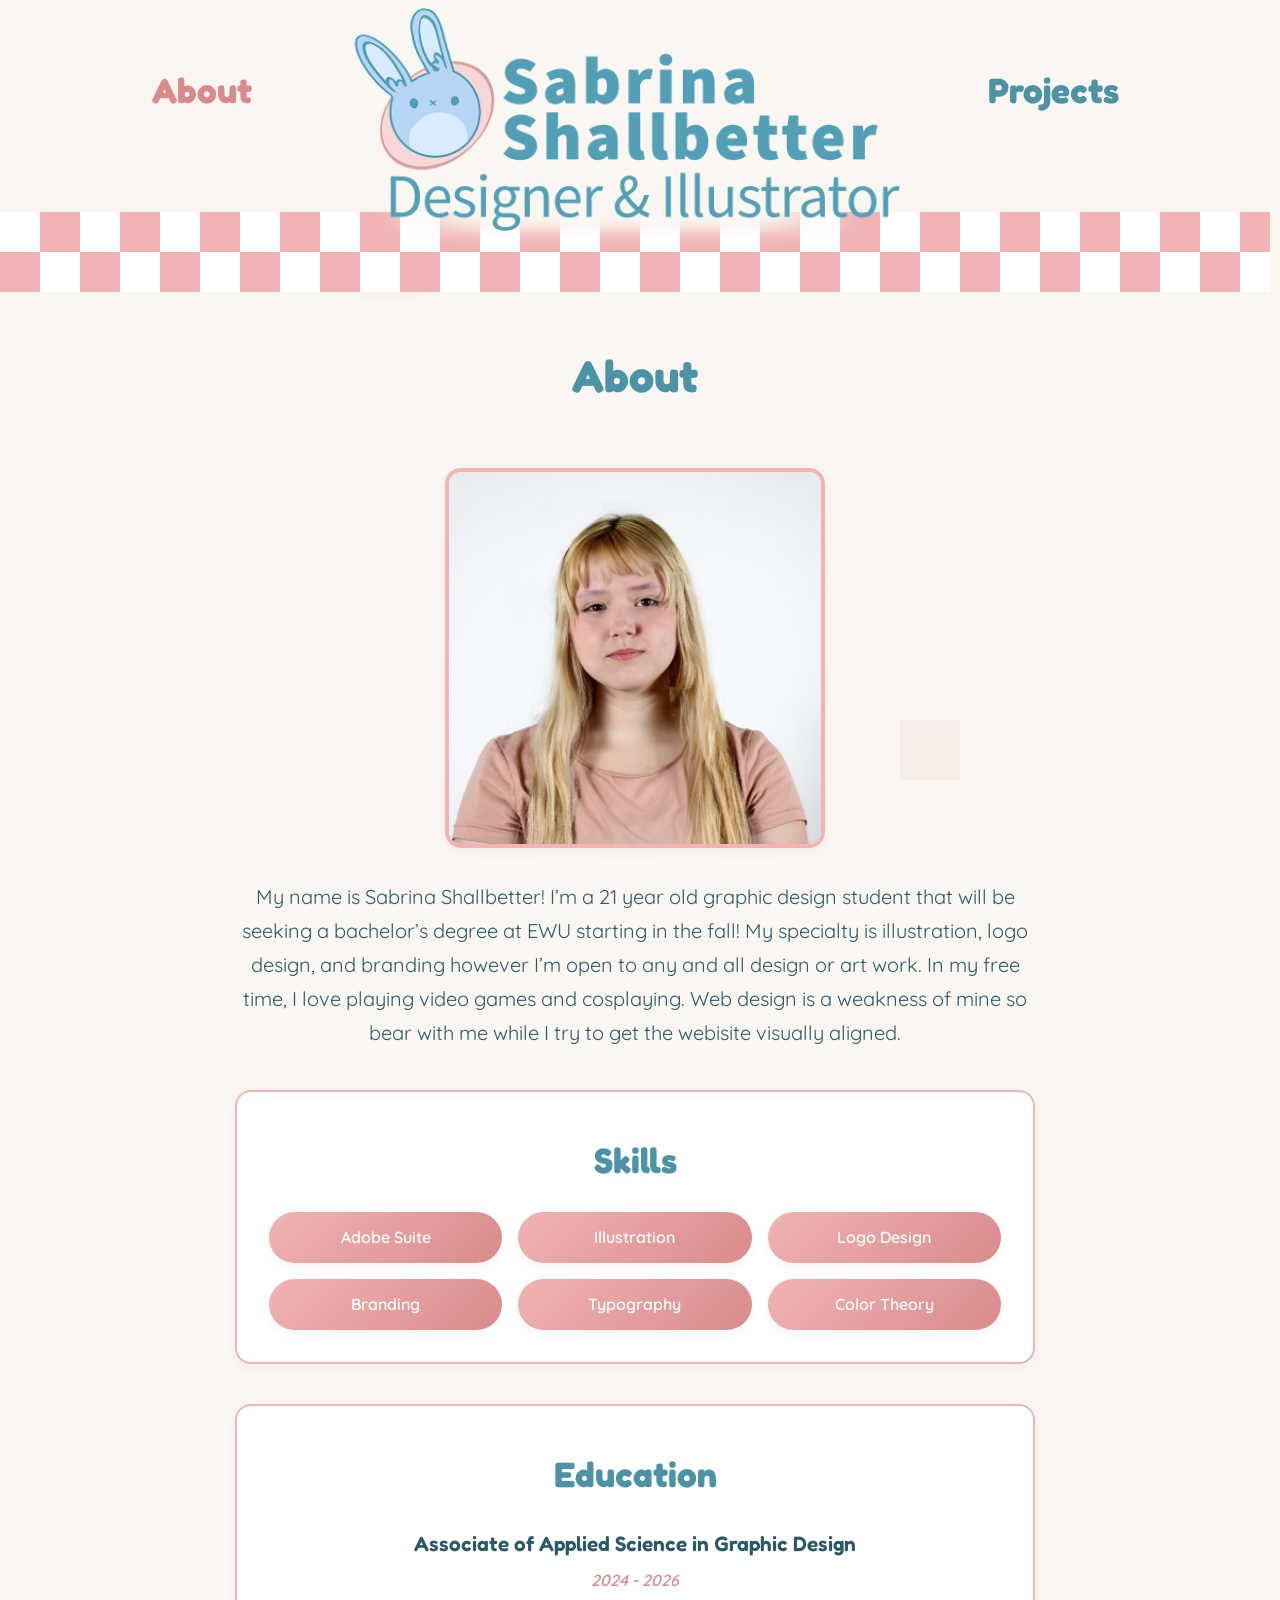
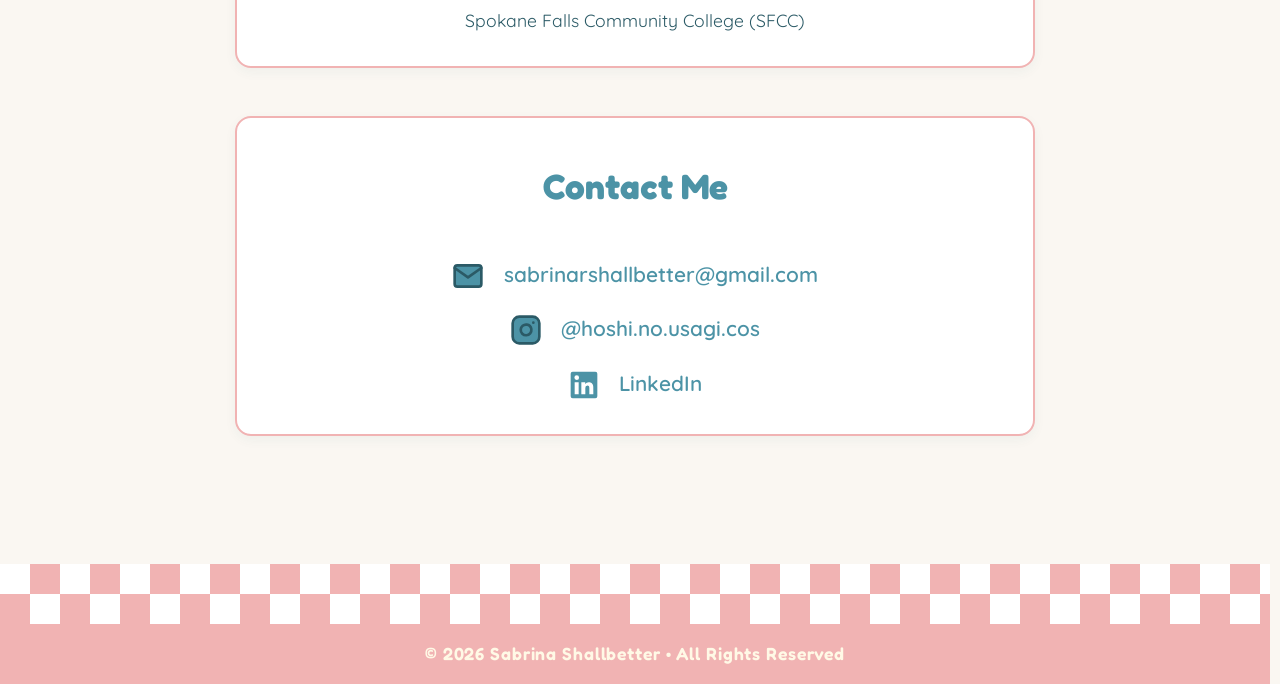
==== commit 821ddaa4: "Updated whole site" ====
--- a/about.html
+++ b/about.html
@@ -90,7 +90,8 @@
      <div class="resume-item">
       <div class="resume-item-header">
         <h4 class="resume-item-title">Associate of Applied Science in Graphic Design</h4>
-        <span class="date resume-date">2024 - 2026</span>
+        
+        <p class="date resume-date">2024 - 2026</p>
       </div>
       <p class="resume-item-description">Spokane Falls Community College (SFCC)</p>
     </div>
--- a/index.css
+++ b/index.css
@@ -13,7 +13,7 @@
   --shadow-lg: 0 20px 40px rgba(43, 90, 102, 0.15);
   --border-radius: 16px;
   --transition-smooth: all 0.3s cubic-bezier(0.4, 0, 0.2, 1);
-  --max-width: 1200px;
+  --max-width: 880px;
 }
 
 /* Reset and Base Styles */
@@ -122,7 +122,7 @@
   gap: 5rem;
   width: 100%;
   max-width: var(--max-width);
-  padding: 0 2rem;
+  padding: 0 1rem;
   position: relative;
   z-index: 10;
   margin-top: 0;
@@ -159,9 +159,8 @@
   width: 100%;
   max-width: var(--max-width);
   margin: 0 auto;
-  padding: 2rem 1.5rem;
+  padding: 2rem 0.75rem;
   animation: fadeIn 0.6s ease-out;
-  align-content: center;
 }
 
 /* Key Headings */
@@ -220,7 +219,7 @@
 
 .resume-item {
   margin-bottom: 1.8rem;
-  
+  text-align: center;
 }
 
 .resume-item:last-child {
@@ -229,9 +228,11 @@
 
 .resume-item-header {
   display: flex;
-  gap: 1rem;
+  flex-direction: column;
+  gap: 0.5rem;
   margin-bottom: 0.8rem;
-  flex-wrap: wrap;
+  align-items: center;
+  justify-content: center;
 }
 
 .resume-item-title {
@@ -261,9 +262,21 @@
 
 .skills-grid {
   display: grid;
-  grid-template-columns: repeat(auto-fit, minmax(140px, 1fr));
+  grid-template-columns: repeat(3, minmax(120px, 1fr));
   gap: 1rem;
   align-items: start;
+}
+
+@media (max-width: 900px) {
+  .skills-grid {
+    grid-template-columns: repeat(2, minmax(140px, 1fr));
+  }
+}
+
+@media (max-width: 600px) {
+  .skills-grid {
+    grid-template-columns: 1fr;
+  }
 }
 
 .skill-tag {
@@ -415,6 +428,102 @@
   text-align: center;
 }
 
+/* Booklet Carousel */
+.booklet-carousel {
+  position: relative;
+  background-color: #FFFFFF;
+  border: 4px solid var(--pink-primary);
+  border-radius: var(--border-radius);
+  box-shadow: var(--shadow-sm);
+  padding: 1.5rem;
+  margin-top: 2rem;
+  margin-bottom: 2rem;
+}
+
+.carousel-track-container {
+  overflow: hidden;
+  border-radius: 12px;
+}
+
+.carousel-track {
+  list-style: none;
+  margin: 0;
+  padding: 0;
+  position: relative;
+}
+
+.carousel-slide {
+  display: none;
+}
+
+.carousel-slide.current-slide {
+  display: block;
+}
+
+.carousel-image {
+  width: 100%;
+  height: auto;
+  display: block;
+  border-radius: 12px;
+}
+
+.carousel-button {
+  position: absolute;
+  top: 50%;
+  transform: translateY(-50%);
+  width: 3.25rem;
+  height: 3.25rem;
+  border-radius: 50%;
+  border: none;
+  background: var(--pink-primary);
+  color: #FFFFFF;
+  font-size: 1.75rem;
+  cursor: pointer;
+  box-shadow: var(--shadow-md);
+  transition: transform 0.2s ease, background 0.2s ease;
+}
+
+.carousel-button:hover {
+  transform: translateY(-50%) scale(1.05);
+}
+
+.prev-button {
+  left: 1rem;
+}
+
+.next-button {
+  right: 1rem;
+}
+
+.carousel-indicators {
+  display: flex;
+  justify-content: center;
+  gap: 0.6rem;
+  margin-top: 1rem;
+}
+
+.carousel-indicator {
+  width: 12px;
+  height: 12px;
+  border-radius: 50%;
+  border: none;
+  background-color: rgba(43, 90, 102, 0.2);
+  cursor: pointer;
+  transition: background-color 0.2s ease;
+}
+
+.carousel-indicator.current-slide {
+  background-color: var(--pink-accent);
+}
+
+@media (max-width: 700px) {
+  .carousel-button {
+    width: 2.8rem;
+    height: 2.8rem;
+    font-size: 1.4rem;
+  }
+}
+
 .concept-overview-content p {
   margin-bottom: 1.5rem;
   font-size: 1.2rem;
@@ -475,13 +584,14 @@
 /* About Page Layout */
 .about-container {
   display: flex;
-  gap: 3rem;
-  align-items: flex-start;
+  flex-direction: column;
+  gap: 2rem;
+  align-items: center;
   margin-top: 1rem;
 }
 
 .about-photo-wrapper {
-  flex: 1;
+  width: 100%;
   max-width: 380px;
   border-radius: var(--border-radius);
   overflow: hidden;
@@ -496,7 +606,8 @@
 }
 
 .about-details {
-  flex: 1.2;
+  width: 100%;
+  text-align: center;
 }
 
 .about-bio {
